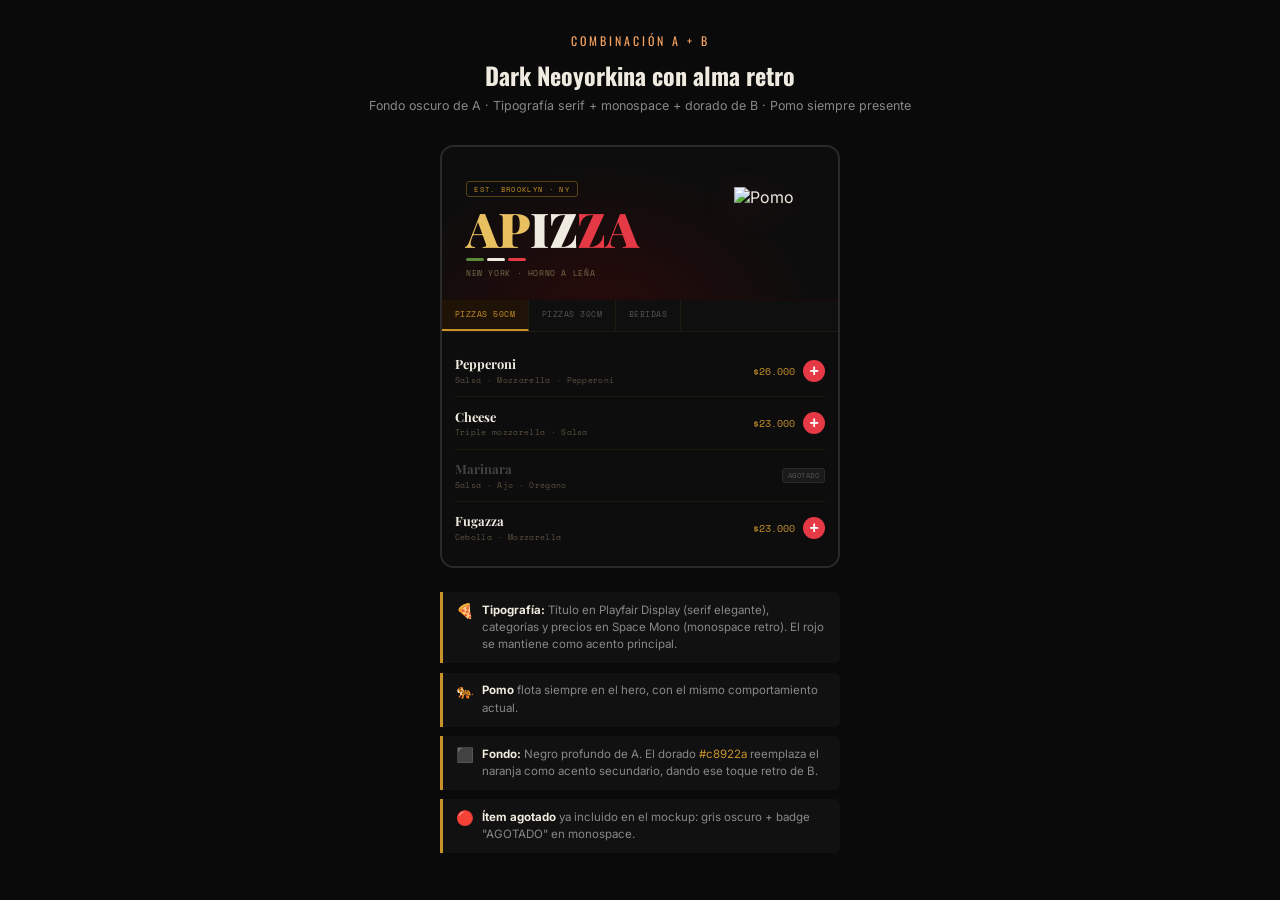
==== brainstorm.html @ 75d3bde9 "Initial commit" ====
<!DOCTYPE html>
<html lang="es">
<head>
  <meta charset="UTF-8">
  <meta name="viewport" content="width=device-width, initial-scale=1.0">
  <title>Apizza · Brainstorm</title>
  <link href="https://fonts.googleapis.com/css2?family=Oswald:wght@400;600;700&family=Inter:wght@300;400;500;600&family=Playfair+Display:ital,wght@0,700;0,900;1,700&family=Space+Mono:wght@400;700&family=Bebas+Neue&display=swap" rel="stylesheet">
  <style>
    :root { --bg:#0d0d0d; --surface:#161616; --border:#2a2a2a; --red:#e63946; --orange:#f4a261; --cream:#f0ebe0; --gray:#888; }
    * { box-sizing:border-box; margin:0; padding:0; }
    body { background:#0a0a0a; color:var(--cream); font-family:'Inter',sans-serif; padding:2rem 1rem; }
    .section-label { font-family:'Oswald',sans-serif; font-size:0.75rem; letter-spacing:0.25em; color:var(--orange); text-transform:uppercase; text-align:center; margin-bottom:0.5rem; }
    .section-title { font-family:'Oswald',sans-serif; font-size:1.5rem; font-weight:700; text-align:center; margin-bottom:0.3rem; }
    .section-sub { font-size:0.78rem; color:var(--gray); text-align:center; margin-bottom:2rem; }

    .mockup-wrap { max-width:400px; margin:0 auto; border:2px solid #2a2a2a; border-radius:14px; overflow:hidden; }

    /* ═══ HERO ═══ */
    .hero {
      background: radial-gradient(ellipse at 40% 120%, #2a0a0a 0%, #0d0d0d 65%);
      padding: 1.8rem 1.5rem 1.2rem;
      border-bottom: 1px solid #1f0a0a;
      display: flex;
      align-items: center;
      justify-content: space-between;
      gap: 1rem;
    }
    .hero-text {}
    .hero-badge {
      display: inline-block;
      border: 1px solid #c8922a66;
      border-radius: 3px;
      padding: 0.1rem 0.45rem;
      font-family: 'Space Mono', monospace;
      font-size: 0.46rem;
      letter-spacing: 0.18em;
      color: #c8922a;
      text-transform: uppercase;
      margin-bottom: 0.4rem;
    }
    .hero-title {
      font-family: 'Playfair Display', serif;
      font-size: 3rem;
      font-weight: 900;
      line-height: 1;
      letter-spacing: -0.01em;
    }
    .hero-title .it-g { color: #e8c060; }
    .hero-title .it-w { color: #f0ebe0; }
    .hero-title .it-r { color: #e63946; }
    .hero-flag { display:flex; gap:3px; margin-top:0.4rem; }
    .hero-flag span { display:block; width:18px; height:3px; border-radius:2px; }
    .hero-flag span:nth-child(1) { background:#5a8a3a; }
    .hero-flag span:nth-child(2) { background:#f0ebe0; }
    .hero-flag span:nth-child(3) { background:#e63946; }
    .hero-sub {
      font-family: 'Space Mono', monospace;
      font-size: 0.48rem;
      color: #7a6a4a;
      letter-spacing: 0.08em;
      text-transform: uppercase;
      margin-top: 0.4rem;
    }
    .hero-mascot {
      width: 80px;
      height: 80px;
      object-fit: contain;
      flex-shrink: 0;
      animation: float 3.5s ease-in-out infinite;
      filter: drop-shadow(0 6px 16px rgba(230,57,70,0.25));
    }
    @keyframes float {
      0%, 100% { transform: translateY(0); }
      50% { transform: translateY(-8px); }
    }

    /* ═══ CATS ═══ */
    .cats {
      display: flex;
      gap: 0;
      background: #0f0f0f;
      border-bottom: 1px solid #1f1a10;
      overflow-x: auto;
    }
    .cat {
      font-family: 'Space Mono', monospace;
      font-size: 0.52rem;
      letter-spacing: 0.06em;
      text-transform: uppercase;
      padding: 0.55rem 0.8rem;
      white-space: nowrap;
      border-right: 1px solid #1f1a10;
      cursor: pointer;
    }
    .cat.active {
      background: #1f1206;
      color: #c8922a;
      border-bottom: 2px solid #c8922a;
    }
    .cat.inactive { color: #555; }

    /* ═══ ITEMS ═══ */
    .items { background: #0d0d0d; padding: 0.8rem; }
    .item {
      display: flex;
      align-items: center;
      justify-content: space-between;
      padding: 0.65rem 0;
      border-bottom: 1px solid #1f1a10;
      gap: 0.5rem;
    }
    .item:last-child { border-bottom: none; }
    .item-name {
      font-family: 'Playfair Display', serif;
      font-size: 0.8rem;
      color: #f0ebe0;
      font-weight: 700;
    }
    .item-desc {
      font-family: 'Space Mono', monospace;
      font-size: 0.5rem;
      color: #5a5040;
      margin-top: 0.1rem;
      letter-spacing: 0.04em;
    }
    .item-right { display:flex; align-items:center; gap:0.5rem; flex-shrink:0; }
    .item-price {
      font-family: 'Space Mono', monospace;
      font-size: 0.65rem;
      color: #c8922a;
      white-space: nowrap;
    }
    .item-add {
      background: #e63946;
      color: #fff;
      border: none;
      width: 22px;
      height: 22px;
      border-radius: 50%;
      font-size: 1rem;
      line-height: 1;
      cursor: pointer;
      display: flex;
      align-items: center;
      justify-content: center;
      font-weight: 700;
    }

    /* ═══ AGOTADO badge ═══ */
    .item.agotado .item-name { color: #444; }
    .item.agotado .item-price { color: #3a3028; }
    .badge-agotado {
      font-family: 'Space Mono', monospace;
      font-size: 0.42rem;
      background: #1a1a1a;
      color: #555;
      border: 1px solid #2a2a2a;
      border-radius: 3px;
      padding: 0.1rem 0.3rem;
      letter-spacing: 0.08em;
      text-transform: uppercase;
    }

    /* ═══ NOTAS ═══ */
    .notes { max-width:400px; margin:1.5rem auto 0; }
    .note { display:flex; align-items:flex-start; gap:0.5rem; padding:0.6rem 0.8rem; background:#111; border-left:3px solid #c8922a; border-radius:0 6px 6px 0; margin-bottom:0.6rem; }
    .note-icon { font-size:0.9rem; flex-shrink:0; }
    .note-text { font-size:0.72rem; color:var(--gray); line-height:1.5; }
    .note-text strong { color:var(--cream); }
  </style>
</head>
<body>

  <div class="section-label">Combinación A + B</div>
  <div class="section-title">Dark Neoyorkina con alma retro</div>
  <div class="section-sub">Fondo oscuro de A · Tipografía serif + monospace + dorado de B · Pomo siempre presente</div>

  <div class="mockup-wrap">

    <!-- HERO -->
    <div class="hero">
      <div class="hero-text">
        <div class="hero-badge">Est. Brooklyn · NY</div>
        <div class="hero-title">
          <span class="it-g">AP</span><span class="it-w">IZ</span><span class="it-r">ZA</span>
        </div>
        <div class="hero-flag"><span></span><span></span><span></span></div>
        <div class="hero-sub">New York · Horno a leña</div>
      </div>
      <img src="mascota.png" alt="Pomo" class="hero-mascot">
    </div>

    <!-- CATEGORÍAS -->
    <div class="cats">
      <div class="cat active">Pizzas 50cm</div>
      <div class="cat inactive">Pizzas 30cm</div>
      <div class="cat inactive">Bebidas</div>
    </div>

    <!-- ITEMS -->
    <div class="items">
      <div class="item">
        <div>
          <div class="item-name">Pepperoni</div>
          <div class="item-desc">Salsa · Mozzarella · Pepperoni</div>
        </div>
        <div class="item-right">
          <span class="item-price">$26.000</span>
          <button class="item-add">+</button>
        </div>
      </div>
      <div class="item">
        <div>
          <div class="item-name">Cheese</div>
          <div class="item-desc">Triple mozzarella · Salsa</div>
        </div>
        <div class="item-right">
          <span class="item-price">$23.000</span>
          <button class="item-add">+</button>
        </div>
      </div>
      <div class="item agotado">
        <div>
          <div class="item-name">Marinara</div>
          <div class="item-desc">Salsa · Ajo · Orégano</div>
        </div>
        <div class="item-right">
          <span class="badge-agotado">Agotado</span>
        </div>
      </div>
      <div class="item">
        <div>
          <div class="item-name">Fugazza</div>
          <div class="item-desc">Cebolla · Mozzarella</div>
        </div>
        <div class="item-right">
          <span class="item-price">$23.000</span>
          <button class="item-add">+</button>
        </div>
      </div>
    </div>

  </div>

  <!-- NOTAS -->
  <div class="notes">
    <div class="note">
      <span class="note-icon">🍕</span>
      <div class="note-text"><strong>Tipografía:</strong> Título en Playfair Display (serif elegante), categorías y precios en Space Mono (monospace retro). El rojo se mantiene como acento principal.</div>
    </div>
    <div class="note">
      <span class="note-icon">🐅</span>
      <div class="note-text"><strong>Pomo</strong> flota siempre en el hero, con el mismo comportamiento actual.</div>
    </div>
    <div class="note">
      <span class="note-icon">⬛</span>
      <div class="note-text"><strong>Fondo:</strong> Negro profundo de A. El dorado <span style="color:#c8922a">#c8922a</span> reemplaza el naranja como acento secundario, dando ese toque retro de B.</div>
    </div>
    <div class="note">
      <span class="note-icon">🔴</span>
      <div class="note-text"><strong>Ítem agotado</strong> ya incluido en el mockup: gris oscuro + badge "AGOTADO" en monospace.</div>
    </div>
  </div>

</body>
</html>
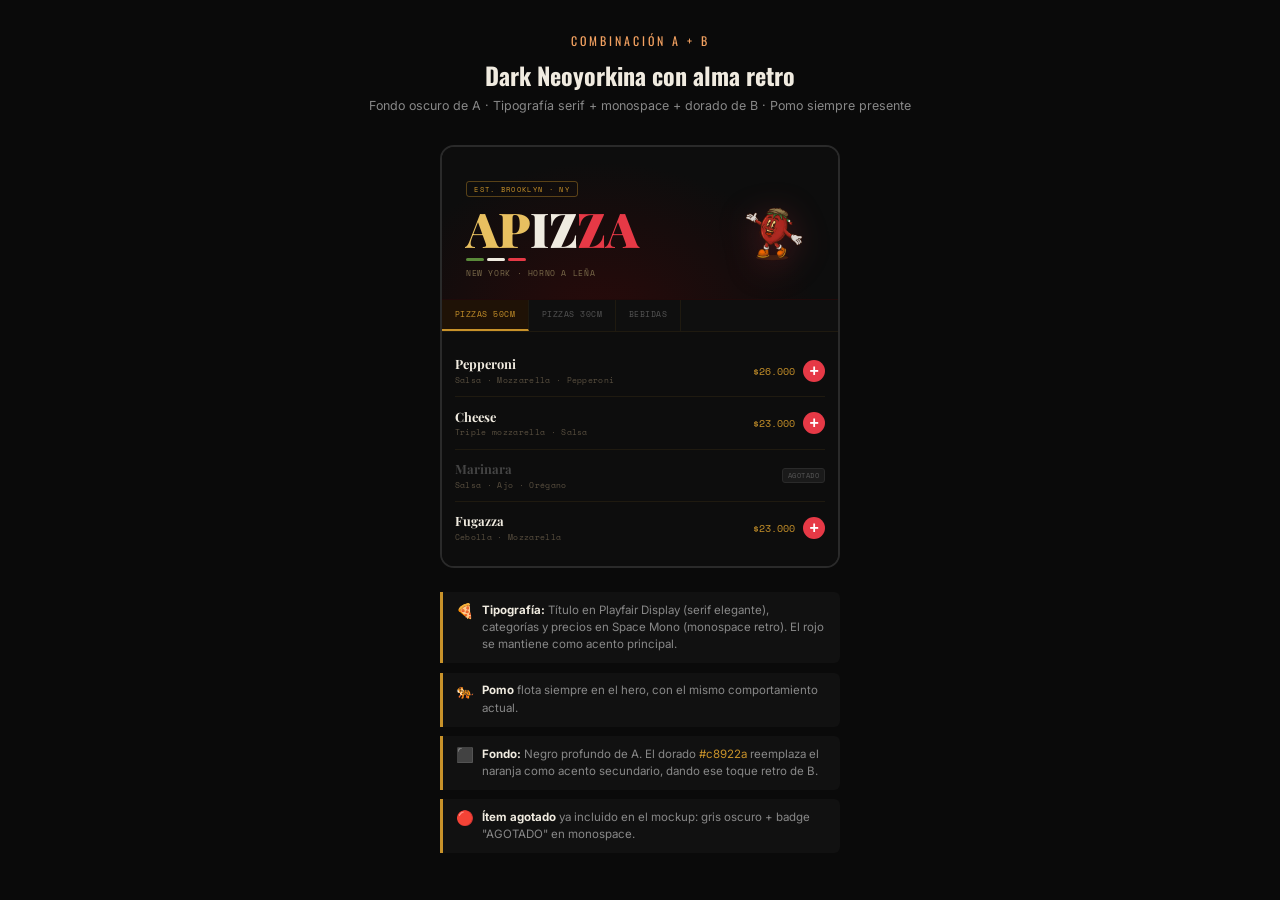
==== commit 9fad2f17: "feat: styled dialogs, animated mascot video, fix image paths - Replace native alert/confirm/prompt w" ====
--- a/brainstorm.html
+++ b/brainstorm.html
@@ -187,7 +187,7 @@
         <div class="hero-flag"><span></span><span></span><span></span></div>
         <div class="hero-sub">New York · Horno a leña</div>
       </div>
-      <img src="mascota.png" alt="Pomo" class="hero-mascot">
+      <img src="images/mascota.png" alt="Pomo" class="hero-mascot">
     </div>
 
     <!-- CATEGORÍAS -->
